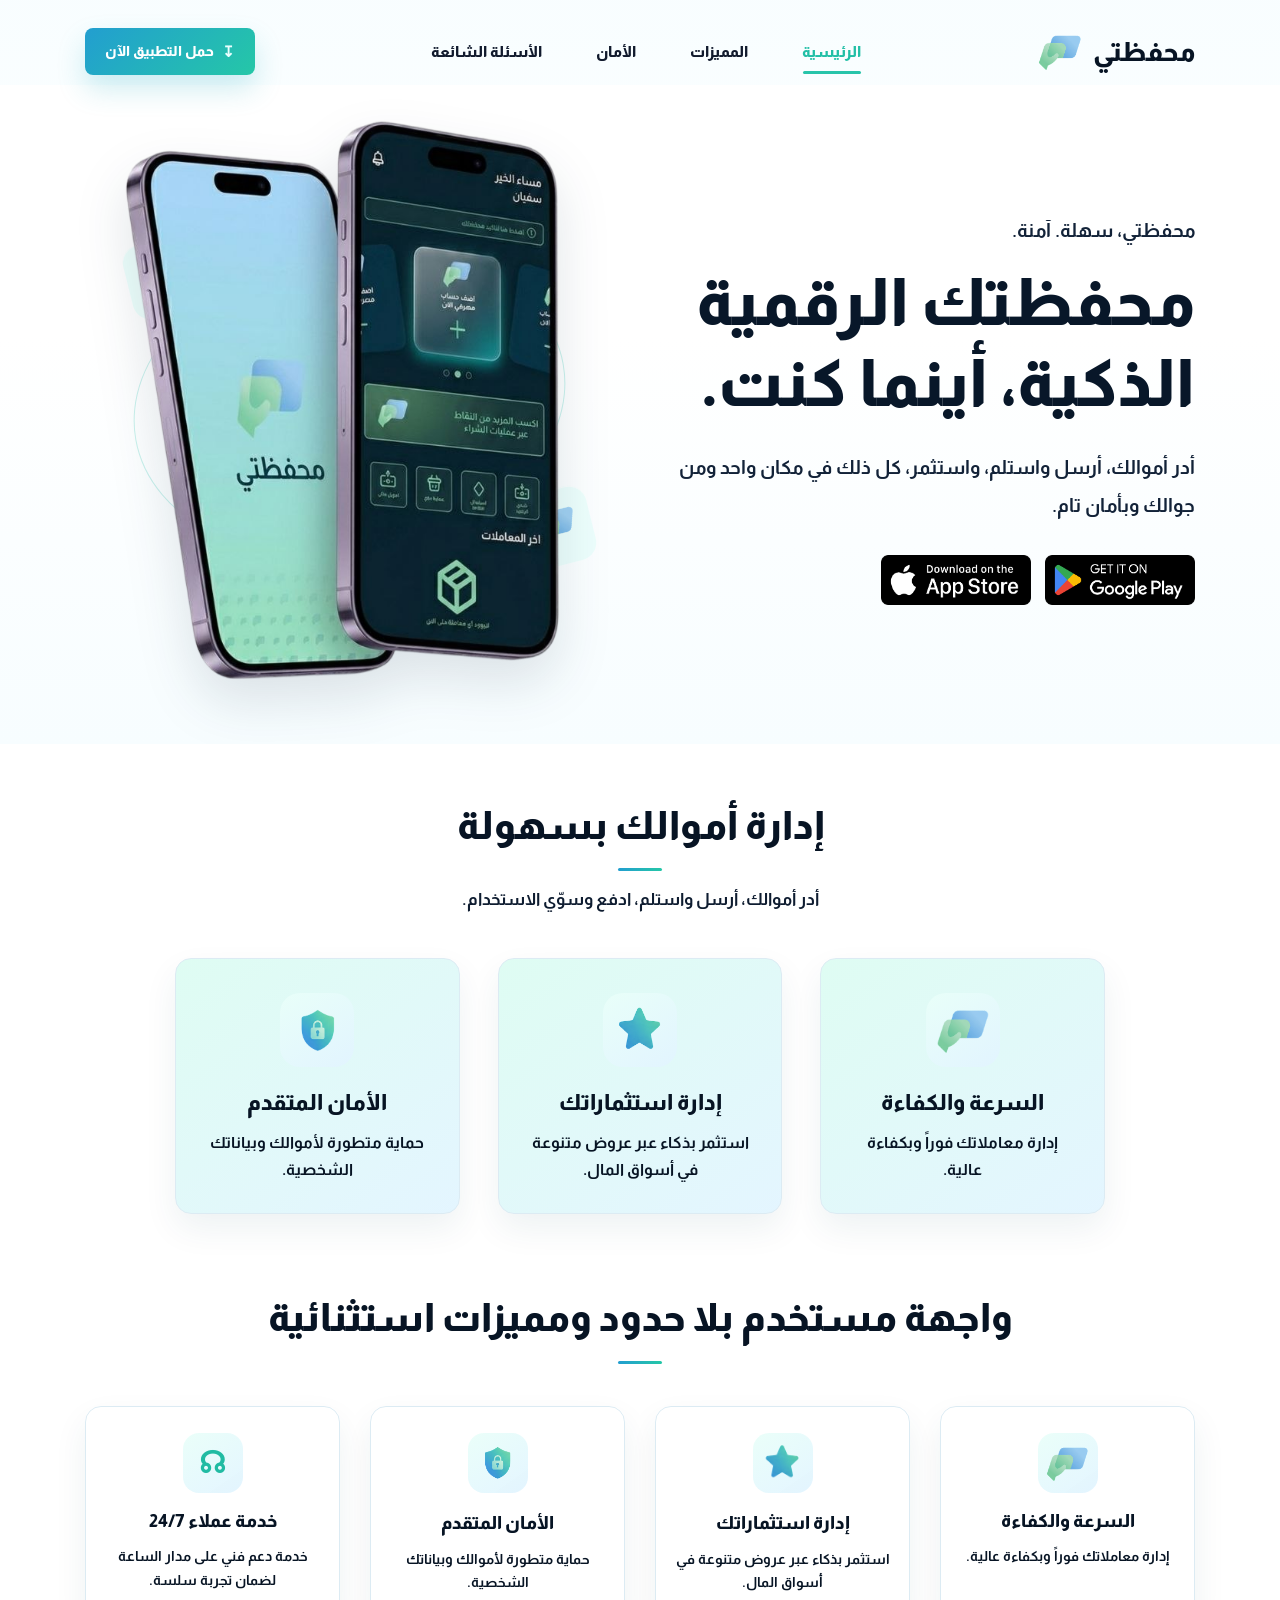
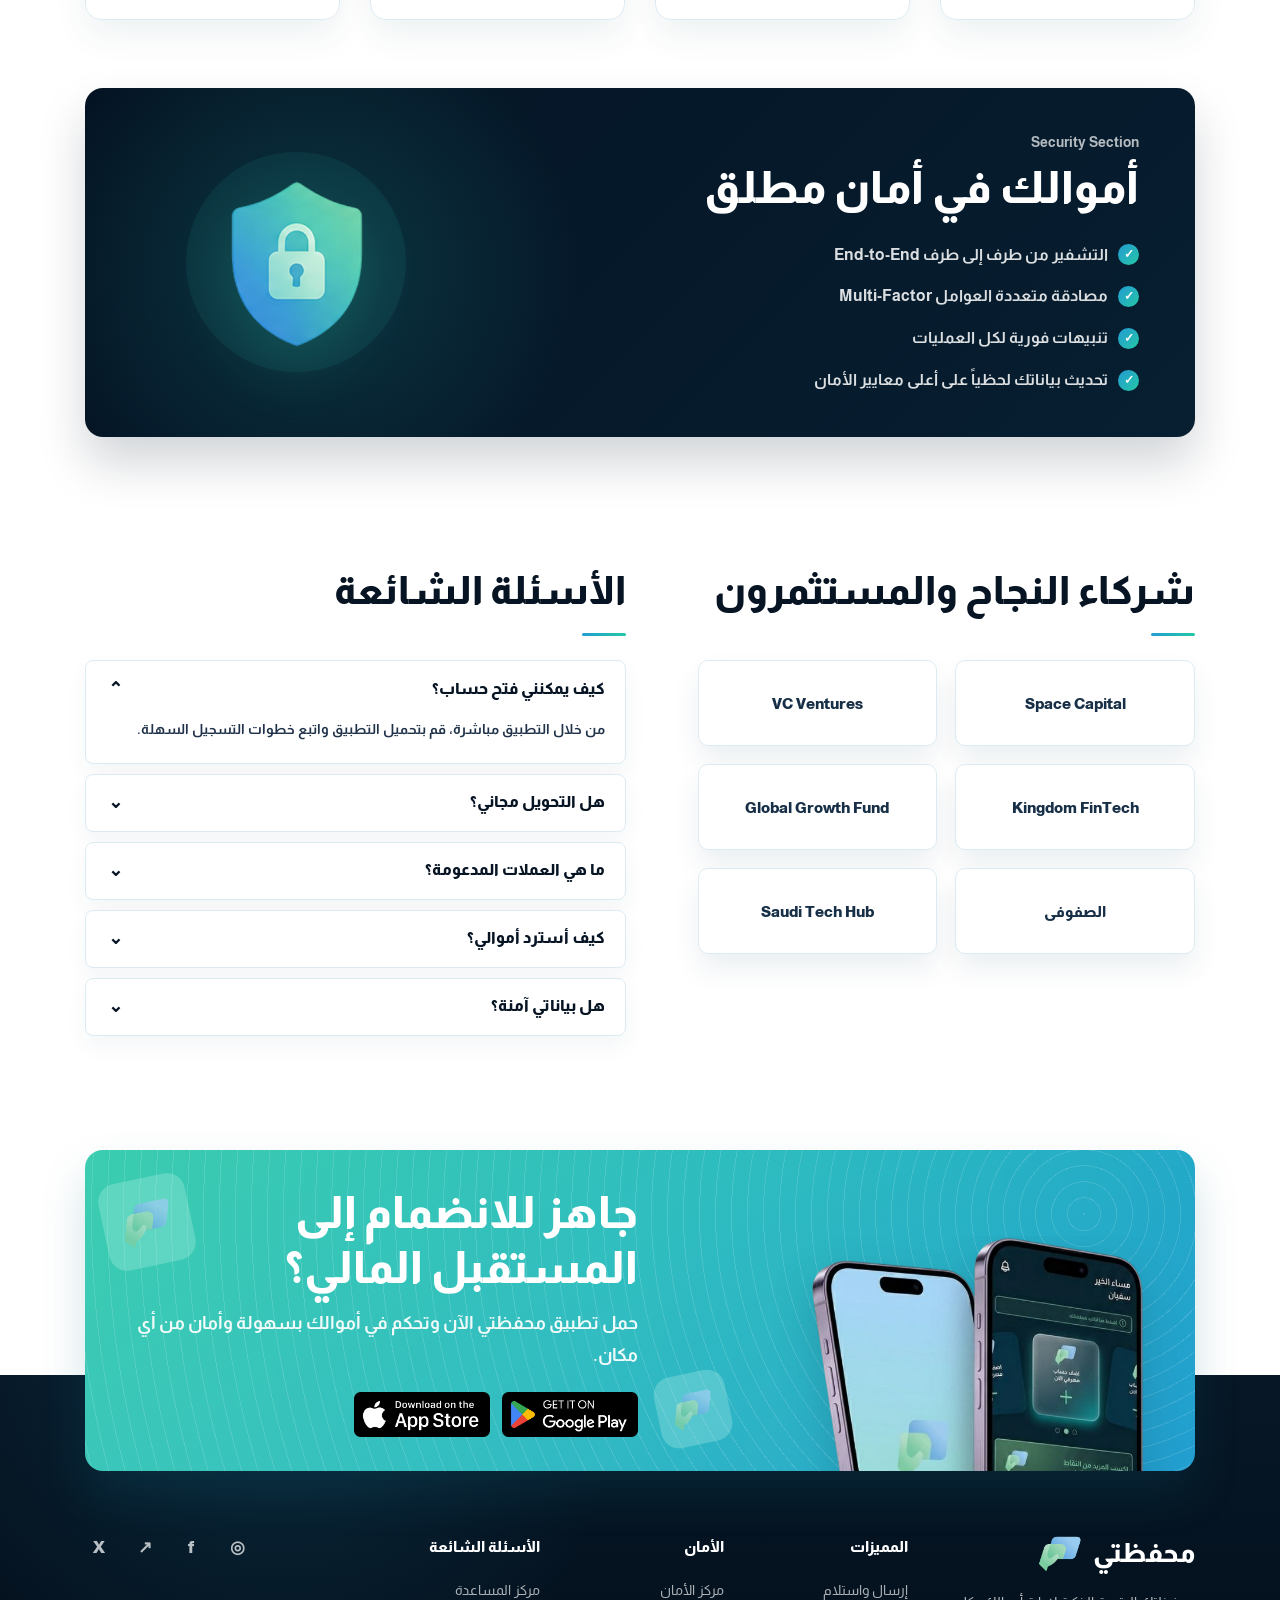
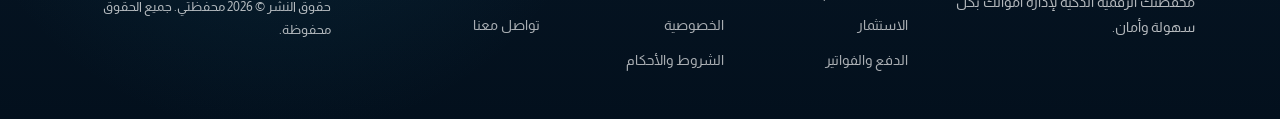
==== index.html @ 28322346 "done, thank god, alhamd llah" ====
<!doctype html>
<html lang="ar" dir="rtl">
  <head>
    <meta charset="UTF-8" />
    <meta name="viewport" content="width=device-width, initial-scale=1.0" />
    <meta
      name="description"
      content="محفظتي تطبيق مالي ذكي لإرسال واستلام الأموال وإدارة الحسابات بأمان."
    />
    <link rel="shortcut icon" href="favicon.ico" type="image/x-icon" />
    <link rel="stylesheet" href="./css/main.css" />
    <title>محفظتي | الصفحة الرئيسية</title>
  </head>
  <body>
    <header class="site-header">
      <nav class="site-nav container" aria-label="التنقل الرئيسي">
        <a class="brand" href="./index.html" aria-label="محفظتي">
          <span>محفظتي</span>
          <img src="./assets/logo.png" alt="" />
        </a>

        <ul class="nav-links">
          <li>
            <a class="active" href="./index.html" aria-current="page"
              >الرئيسية</a
            >
          </li>
          <li><a href="./features.html">المميزات</a></li>
          <li><a href="./security.html">الأمان</a></li>
          <li><a href="./faq.html">الأسئلة الشائعة</a></li>
        </ul>

        <a class="nav-download" href="#download">حمل التطبيق الآن</a>
      </nav>
    </header>

    <main class="home-page">
      <section class="home-hero hero-surface">
        <div class="container hero-grid">
          <div class="hero-copy">
            <p class="hero-kicker">محفظتي، سهلة. آمنة.</p>
            <h1>محفظتك الرقمية الذكية، أينما كنت.</h1>
            <p>
              أدر أموالك، أرسل واستلم، واستثمر، كل ذلك في مكان واحد ومن جوالك
              وبأمان تام.
            </p>
            <div class="store-row" aria-label="روابط تحميل التطبيق">
              <a href="#" aria-label="تحميل من App Store">
                <img
                  src="./assets/appStore.png"
                  alt="Download on the App Store"
                />
              </a>
              <a href="#" aria-label="تحميل من Google Play">
                <img src="./assets/playStore.png" alt="Get it on Google Play" />
              </a>
            </div>
          </div>

          <div class="phone-stage home-phone-stage" aria-hidden="true">
            <span class="brand-float brand-float-one">
              <img src="./assets/logo.png" alt="" />
            </span>
            <span class="brand-float brand-float-two">
              <img src="./assets/logo.png" alt="" />
            </span>
            <img class="phones-img" src="./assets/mobiles.png" alt="" />
          </div>
        </div>
      </section>

      <section class="home-money section-pad">
        <div class="container">
          <div class="section-heading">
            <h2>إدارة أموالك بسهولة</h2>
            <p>أدر أموالك، أرسل واستلم، ادفع وسوّي الاستخدام.</p>
          </div>

          <div class="home-primary-cards">
            <article class="soft-card feature-card">
              <span class="card-icon">
                <img src="./assets/logo.png" alt="" />
              </span>
              <h3>السرعة والكفاءة</h3>
              <p>إدارة معاملاتك فوراً وبكفاءة عالية.</p>
            </article>

            <article class="soft-card feature-card">
              <span class="card-icon">
                <img src="./assets/star.png" alt="" />
              </span>
              <h3>إدارة استثماراتك</h3>
              <p>استثمر بذكاء عبر عروض متنوعة في أسواق المال.</p>
            </article>

            <article class="soft-card feature-card">
              <span class="card-icon">
                <img src="./assets/shield.png" alt="" />
              </span>
              <h3>الأمان المتقدم</h3>
              <p>حماية متطورة لأموالك وبياناتك الشخصية.</p>
            </article>
          </div>
        </div>
      </section>

      <section class="home-experience">
        <div class="container">
          <div class="section-heading">
            <h2>واجهة مستخدم بلا حدود ومميزات استثنائية</h2>
          </div>

          <div class="home-small-grid">
            <article class="soft-card compact-card">
              <span class="card-icon small">
                <img src="./assets/logo.png" alt="" />
              </span>
              <h3>السرعة والكفاءة</h3>
              <p>إدارة معاملاتك فوراً وبكفاءة عالية.</p>
            </article>
            <article class="soft-card compact-card">
              <span class="card-icon small">
                <img src="./assets/star.png" alt="" />
              </span>
              <h3>إدارة استثماراتك</h3>
              <p>استثمر بذكاء عبر عروض متنوعة في أسواق المال.</p>
            </article>
            <article class="soft-card compact-card">
              <span class="card-icon small">
                <img src="./assets/shield.png" alt="" />
              </span>
              <h3>الأمان المتقدم</h3>
              <p>حماية متطورة لأموالك وبياناتك الشخصية.</p>
            </article>
            <article class="soft-card compact-card">
              <span class="card-icon small symbol-icon">☊</span>
              <h3>خدمة عملاء 24/7</h3>
              <p>خدمة دعم فني على مدار الساعة لضمان تجربة سلسة.</p>
            </article>
          </div>
        </div>
      </section>

      <section class="home-security-section">
        <div class="container">
          <div class="dark-security-panel">
            <div class="security-panel-copy">
              <p>Security Section</p>
              <h2>أموالك في أمان مطلق</h2>
              <ul class="checked-list">
                <li>التشفير من طرف إلى طرف End-to-End</li>
                <li>مصادقة متعددة العوامل Multi-Factor</li>
                <li>تنبيهات فورية لكل العمليات</li>
                <li>تحديث بياناتك لحظياً على أعلى معايير الأمان</li>
              </ul>
            </div>
            <div class="security-panel-art" aria-hidden="true">
              <img src="./assets/shield.png" alt="" />
            </div>
          </div>
        </div>
      </section>

      <section class="home-proof section-pad">
        <div class="container proof-grid">
          <div class="partners-block">
            <div class="section-heading right-aligned">
              <h2>شركاء النجاح والمستثمرون</h2>
            </div>
            <div class="partners-grid">
              <span>Space Capital</span>
              <span>VC Ventures</span>
              <span>Kingdom FinTech</span>
              <span>Global Growth Fund</span>
              <span>الصفوفى</span>
              <span>Saudi Tech Hub</span>
            </div>
          </div>

          <div class="home-faq-preview">
            <div class="section-heading right-aligned">
              <h2>الأسئلة الشائعة</h2>
            </div>
            <div class="mini-faq-list">
              <details open>
                <summary>كيف يمكنني فتح حساب؟</summary>
                <p>
                  من خلال التطبيق مباشرة، قم بتحميل التطبيق واتبع خطوات التسجيل
                  السهلة.
                </p>
              </details>
              <details>
                <summary>هل التحويل مجاني؟</summary>
                <p>تظهر الرسوم بوضوح قبل تأكيد أي عملية تحويل.</p>
              </details>
              <details>
                <summary>ما هي العملات المدعومة؟</summary>
                <p>يدعم التطبيق الحسابات والتحويلات المحلية الأساسية.</p>
              </details>
              <details>
                <summary>كيف أسترد أموالي؟</summary>
                <p>يمكنك التواصل مع الدعم لمراجعة العملية ومساعدتك فوراً.</p>
              </details>
              <details>
                <summary>هل بياناتي آمنة؟</summary>
                <p>نستخدم طبقات حماية وتشفير لحماية معلوماتك.</p>
              </details>
            </div>
          </div>
        </div>
      </section>

      <section id="download" class="download-panel">
        <div class="container download-card">
          <div class="download-art" aria-hidden="true">
            <img src="./assets/mobiles.png" alt="" />
          </div>
          <div class="download-copy">
            <h2>جاهز للانضمام إلى المستقبل المالي؟</h2>
            <p>
              حمل تطبيق محفظتي الآن وتحكم في أموالك بسهولة وأمان من أي مكان.
            </p>
            <div class="store-row compact">
              <a href="#" aria-label="تحميل من App Store">
                <img
                  src="./assets/appStore.png"
                  alt="Download on the App Store"
                />
              </a>
              <a href="#" aria-label="تحميل من Google Play">
                <img src="./assets/playStore.png" alt="Get it on Google Play" />
              </a>
            </div>
          </div>
          <span class="download-float download-float-one" aria-hidden="true">
            <img src="./assets/logo.png" alt="" />
          </span>
          <span class="download-float download-float-two" aria-hidden="true">
            <img src="./assets/logo.png" alt="" />
          </span>
        </div>
      </section>
    </main>

    <footer class="site-footer footer-overlap">
      <div class="container footer-grid">
        <div class="footer-brand">
          <a class="brand light" href="./index.html" aria-label="محفظتي">
            <span>محفظتي</span>
            <img src="./assets/logo.png" alt="" />
          </a>
          <p>محفظتك الرقمية الذكية لإدارة أموالك بكل سهولة وأمان.</p>
        </div>

        <div class="footer-column">
          <h3>المميزات</h3>
          <a href="./features.html">إرسال واستلام</a>
          <a href="./features.html">الاستثمار</a>
          <a href="./features.html">الدفع والفواتير</a>
        </div>

        <div class="footer-column">
          <h3>الأمان</h3>
          <a href="./security.html">مركز الأمان</a>
          <a href="./security.html">الخصوصية</a>
          <a href="./security.html">الشروط والأحكام</a>
        </div>

        <div class="footer-column">
          <h3>الأسئلة الشائعة</h3>
          <a href="./faq.html">مركز المساعدة</a>
          <a href="./faq.html">تواصل معنا</a>
        </div>

        <div class="footer-social">
          <div class="social-links" aria-label="حسابات التواصل">
            <a href="#" aria-label="Twitter">X</a>
            <a href="#" aria-label="Telegram">↗</a>
            <a href="#" aria-label="Facebook">f</a>
            <a href="#" aria-label="Instagram">◎</a>
          </div>
          <p>حقوق النشر © 2026 محفظتي. جميع الحقوق محفوظة.</p>
        </div>
      </div>
    </footer>
  </body>
</html>
---- css/main.css ----
@import url("https://fonts.googleapis.com/css2?family=Almarai:wght@300;400;700;800&display=swap");
@import url("./base.css");
@import url("./home.css");
@import url("./features.css");
@import url("./security.css");
@import url("./faq.css");
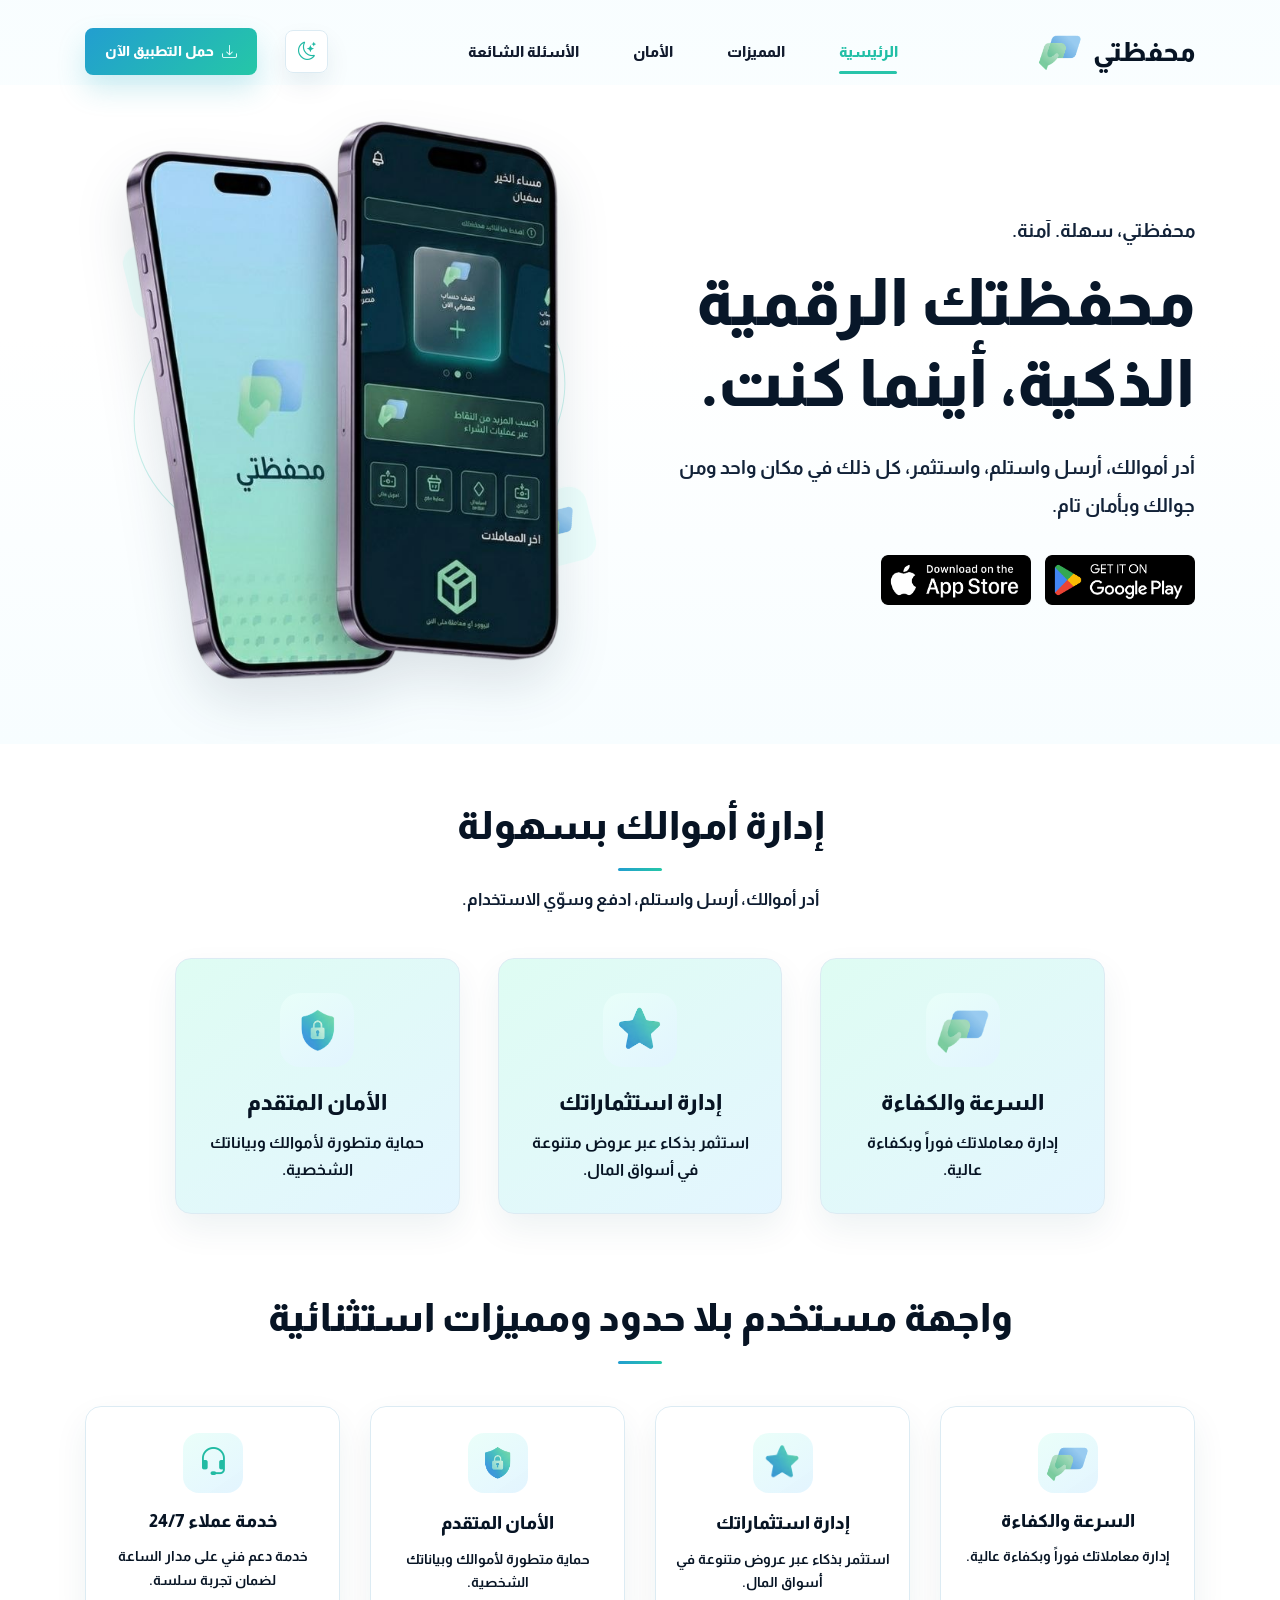
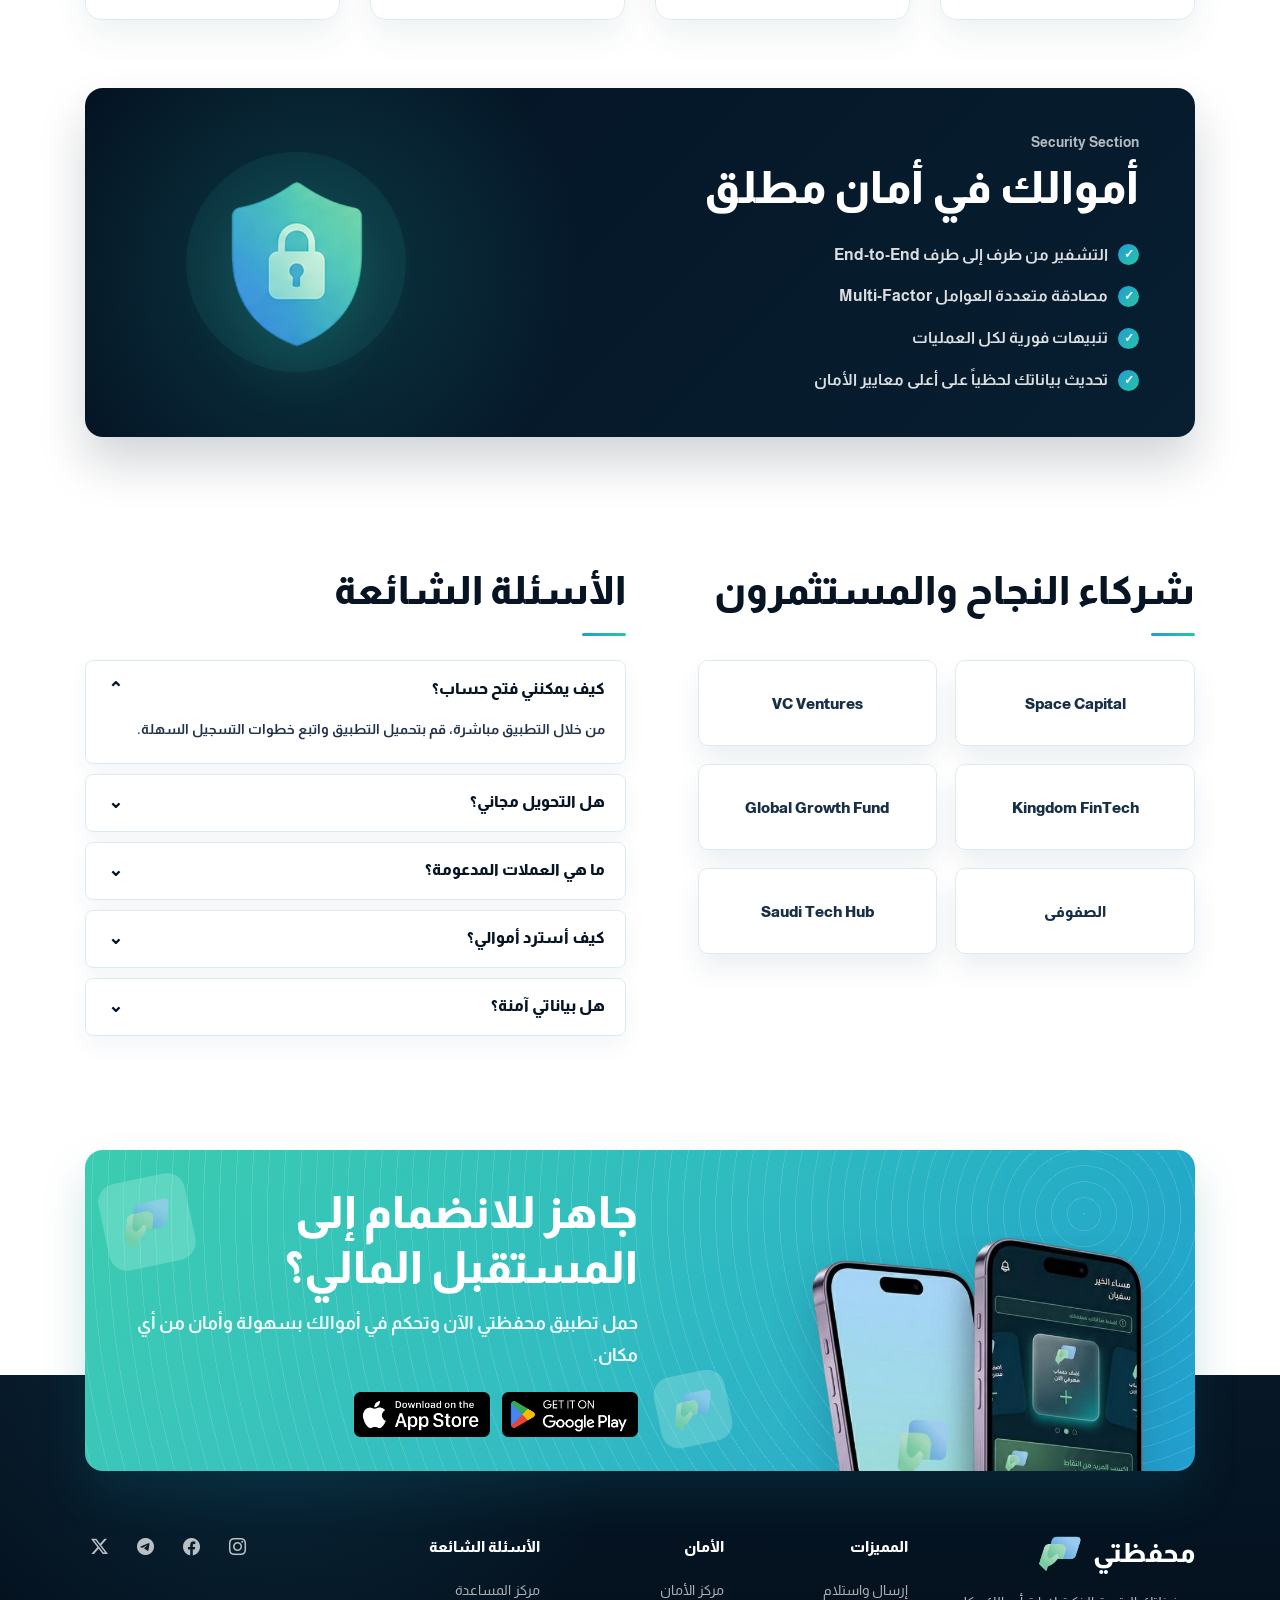
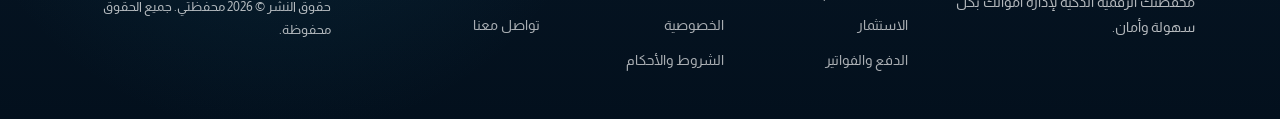
==== commit fa7f0acc: "add dark mode and light | and search futers" ====
--- a/index.html
+++ b/index.html
@@ -8,6 +8,7 @@
       content="محفظتي تطبيق مالي ذكي لإرسال واستلام الأموال وإدارة الحسابات بأمان."
     />
     <link rel="shortcut icon" href="favicon.ico" type="image/x-icon" />
+    <link rel="stylesheet" href="https://cdn.jsdelivr.net/npm/bootstrap-icons@1.11.3/font/bootstrap-icons.css" />
     <link rel="stylesheet" href="./css/main.css" />
     <title>محفظتي | الصفحة الرئيسية</title>
   </head>
@@ -20,17 +21,23 @@
         </a>
 
         <ul class="nav-links">
-          <li>
-            <a class="active" href="./index.html" aria-current="page"
-              >الرئيسية</a
-            >
-          </li>
+          <li><a class="active" href="./index.html" aria-current="page">الرئيسية</a></li>
           <li><a href="./features.html">المميزات</a></li>
           <li><a href="./security.html">الأمان</a></li>
           <li><a href="./faq.html">الأسئلة الشائعة</a></li>
         </ul>
 
-        <a class="nav-download" href="#download">حمل التطبيق الآن</a>
+        <button
+          class="theme-toggle"
+          type="button"
+          data-theme-toggle
+          aria-label="تفعيل الوضع الداكن"
+          aria-pressed="false"
+        >
+          <i class="bi bi-moon-stars" data-theme-icon aria-hidden="true"></i>
+        </button>
+
+        <a class="nav-download" href="#download"><i class="bi bi-download" aria-hidden="true"></i> حمل التطبيق الآن</a>
       </nav>
     </header>
 
@@ -46,10 +53,7 @@
             </p>
             <div class="store-row" aria-label="روابط تحميل التطبيق">
               <a href="#" aria-label="تحميل من App Store">
-                <img
-                  src="./assets/appStore.png"
-                  alt="Download on the App Store"
-                />
+                <img src="./assets/appStore.png" alt="Download on the App Store" />
               </a>
               <a href="#" aria-label="تحميل من Google Play">
                 <img src="./assets/playStore.png" alt="Get it on Google Play" />
@@ -133,7 +137,7 @@
               <p>حماية متطورة لأموالك وبياناتك الشخصية.</p>
             </article>
             <article class="soft-card compact-card">
-              <span class="card-icon small symbol-icon">☊</span>
+              <span class="card-icon small symbol-icon"><i class="bi bi-headset"></i></span>
               <h3>خدمة عملاء 24/7</h3>
               <p>خدمة دعم فني على مدار الساعة لضمان تجربة سلسة.</p>
             </article>
@@ -217,15 +221,10 @@
           </div>
           <div class="download-copy">
             <h2>جاهز للانضمام إلى المستقبل المالي؟</h2>
-            <p>
-              حمل تطبيق محفظتي الآن وتحكم في أموالك بسهولة وأمان من أي مكان.
-            </p>
+            <p>حمل تطبيق محفظتي الآن وتحكم في أموالك بسهولة وأمان من أي مكان.</p>
             <div class="store-row compact">
               <a href="#" aria-label="تحميل من App Store">
-                <img
-                  src="./assets/appStore.png"
-                  alt="Download on the App Store"
-                />
+                <img src="./assets/appStore.png" alt="Download on the App Store" />
               </a>
               <a href="#" aria-label="تحميل من Google Play">
                 <img src="./assets/playStore.png" alt="Get it on Google Play" />
@@ -274,14 +273,15 @@
 
         <div class="footer-social">
           <div class="social-links" aria-label="حسابات التواصل">
-            <a href="#" aria-label="Twitter">X</a>
-            <a href="#" aria-label="Telegram">↗</a>
-            <a href="#" aria-label="Facebook">f</a>
-            <a href="#" aria-label="Instagram">◎</a>
+            <a href="#" aria-label="Twitter"><i class="bi bi-twitter-x"></i></a>
+            <a href="#" aria-label="Telegram"><i class="bi bi-telegram"></i></a>
+            <a href="#" aria-label="Facebook"><i class="bi bi-facebook"></i></a>
+            <a href="#" aria-label="Instagram"><i class="bi bi-instagram"></i></a>
           </div>
           <p>حقوق النشر © 2026 محفظتي. جميع الحقوق محفوظة.</p>
         </div>
       </div>
     </footer>
+    <script src="./js/main.js" defer></script>
   </body>
 </html>
--- a/css/main.css
+++ b/css/main.css
@@ -4,3 +4,4 @@
 @import url("./features.css");
 @import url("./security.css");
 @import url("./faq.css");
+@import url("./theme.css");
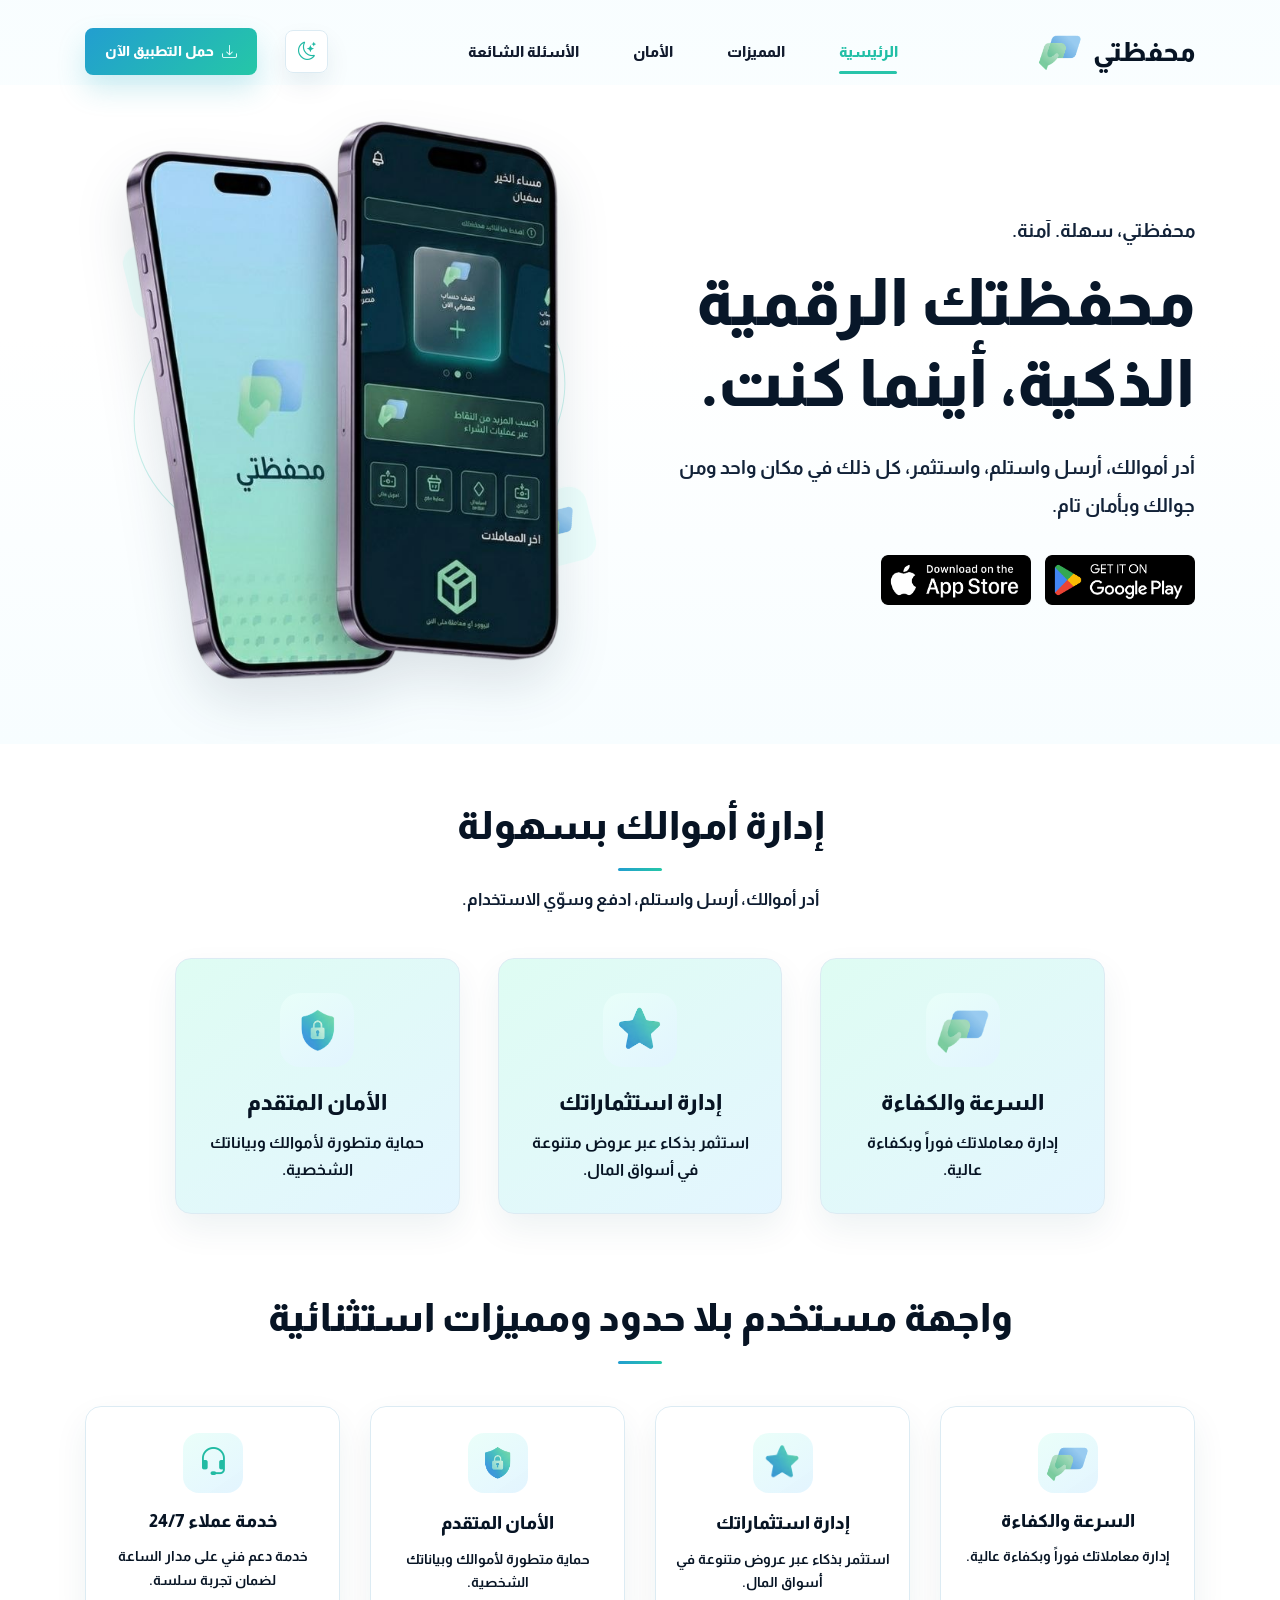
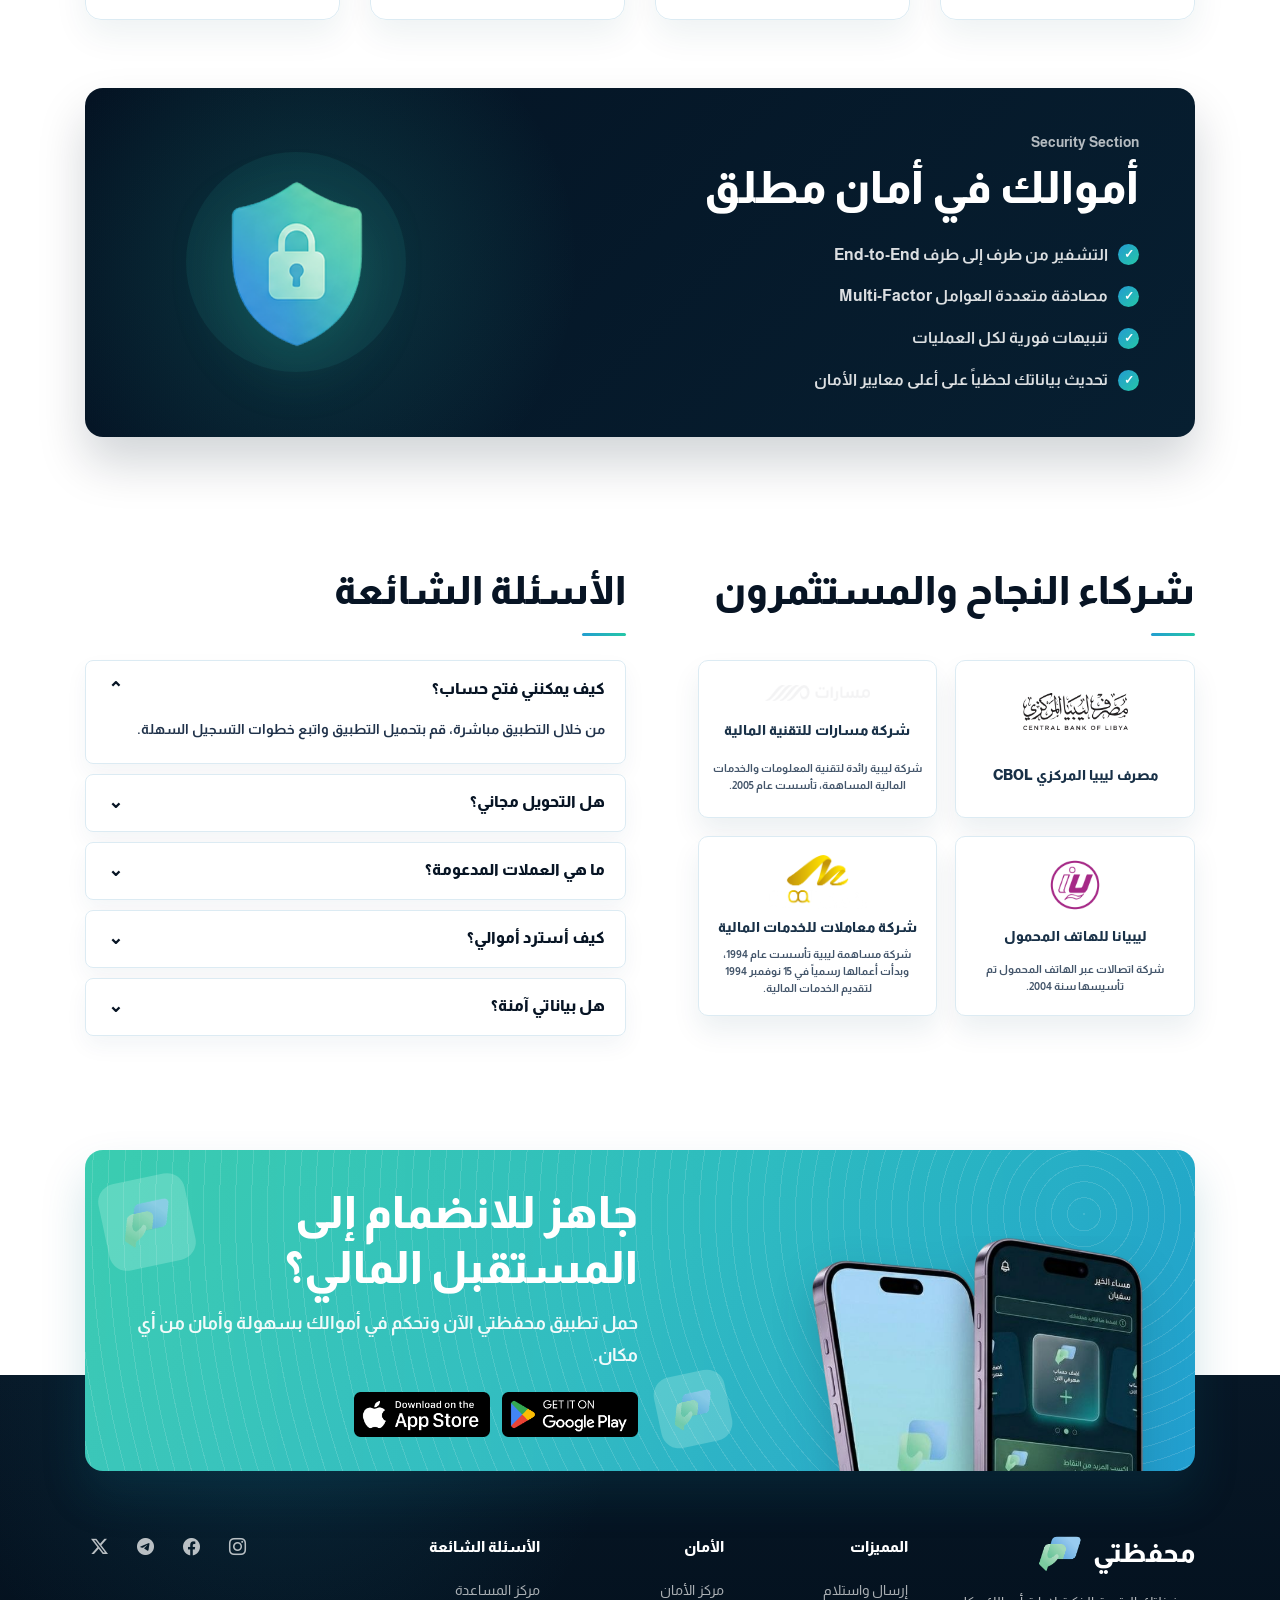
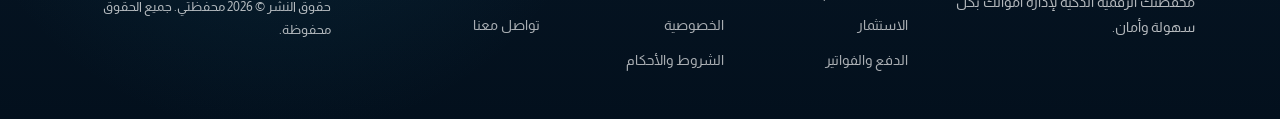
==== commit 0103721c: "add dark mode and light | and search futers" ====
--- a/index.html
+++ b/index.html
@@ -5,10 +5,13 @@
     <meta name="viewport" content="width=device-width, initial-scale=1.0" />
     <meta
       name="description"
-      content="محفظتي تطبيق مالي ذكي لإرسال واستلام الأموال وإدارة الحسابات بأمان."
+      content="محفظتي تطبيق مالي لإرسال واستلام الاموال."
     />
     <link rel="shortcut icon" href="favicon.ico" type="image/x-icon" />
-    <link rel="stylesheet" href="https://cdn.jsdelivr.net/npm/bootstrap-icons@1.11.3/font/bootstrap-icons.css" />
+    <link
+      rel="stylesheet"
+      href="https://cdn.jsdelivr.net/npm/bootstrap-icons@1.11.3/font/bootstrap-icons.css"
+    />
     <link rel="stylesheet" href="./css/main.css" />
     <title>محفظتي | الصفحة الرئيسية</title>
   </head>
@@ -21,7 +24,11 @@
         </a>
 
         <ul class="nav-links">
-          <li><a class="active" href="./index.html" aria-current="page">الرئيسية</a></li>
+          <li>
+            <a class="active" href="./index.html" aria-current="page"
+              >الرئيسية</a
+            >
+          </li>
           <li><a href="./features.html">المميزات</a></li>
           <li><a href="./security.html">الأمان</a></li>
           <li><a href="./faq.html">الأسئلة الشائعة</a></li>
@@ -31,13 +38,14 @@
           class="theme-toggle"
           type="button"
           data-theme-toggle
-          aria-label="تفعيل الوضع الداكن"
           aria-pressed="false"
         >
           <i class="bi bi-moon-stars" data-theme-icon aria-hidden="true"></i>
         </button>
 
-        <a class="nav-download" href="#download"><i class="bi bi-download" aria-hidden="true"></i> حمل التطبيق الآن</a>
+        <a class="nav-download" href="#download"
+          ><i class="bi bi-download" aria-hidden="true"></i> حمل التطبيق الآن</a
+        >
       </nav>
     </header>
 
@@ -53,7 +61,10 @@
             </p>
             <div class="store-row" aria-label="روابط تحميل التطبيق">
               <a href="#" aria-label="تحميل من App Store">
-                <img src="./assets/appStore.png" alt="Download on the App Store" />
+                <img
+                  src="./assets/appStore.png"
+                  alt="Download on the App Store"
+                />
               </a>
               <a href="#" aria-label="تحميل من Google Play">
                 <img src="./assets/playStore.png" alt="Get it on Google Play" />
@@ -137,7 +148,9 @@
               <p>حماية متطورة لأموالك وبياناتك الشخصية.</p>
             </article>
             <article class="soft-card compact-card">
-              <span class="card-icon small symbol-icon"><i class="bi bi-headset"></i></span>
+              <span class="card-icon small symbol-icon"
+                ><i class="bi bi-headset"></i
+              ></span>
               <h3>خدمة عملاء 24/7</h3>
               <p>خدمة دعم فني على مدار الساعة لضمان تجربة سلسة.</p>
             </article>
@@ -172,12 +185,34 @@
               <h2>شركاء النجاح والمستثمرون</h2>
             </div>
             <div class="partners-grid">
-              <span>Space Capital</span>
-              <span>VC Ventures</span>
-              <span>Kingdom FinTech</span>
-              <span>Global Growth Fund</span>
-              <span>الصفوفى</span>
-              <span>Saudi Tech Hub</span>
+              <article class="partner-card">
+                <img src="./assets/CBOL.png" alt="مصرف ليبيا المركزي CBOL" />
+                <h3>مصرف ليبيا المركزي CBOL</h3>
+              </article>
+
+              <article class="partner-card">
+                <img src="./assets/masarat.png" alt="شركة مسارات للتقنية المالية" />
+                <h3>شركة مسارات للتقنية المالية</h3>
+                <p>
+                  شركة ليبية رائدة لتقنية المعلومات والخدمات المالية المساهمة،
+                  تأسست عام 2005.
+                </p>
+              </article>
+
+              <article class="partner-card">
+                <img src="./assets/libyana.png" alt="ليبيانا للهاتف المحمول" />
+                <h3>ليبيانا للهاتف المحمول</h3>
+                <p>شركة اتصالات عبر الهاتف المحمول تم تأسيسها سنة 2004.</p>
+              </article>
+
+              <article class="partner-card">
+                <img src="./assets/moamalat.png" alt="شركة معاملات للخدمات المالية" />
+                <h3>شركة معاملات للخدمات المالية</h3>
+                <p>
+                  شركة مساهمة ليبية تأسست عام 1994، وبدأت أعمالها رسمياً في
+                  15 نوفمبر 1994 لتقديم الخدمات المالية.
+                </p>
+              </article>
             </div>
           </div>
 
@@ -221,10 +256,15 @@
           </div>
           <div class="download-copy">
             <h2>جاهز للانضمام إلى المستقبل المالي؟</h2>
-            <p>حمل تطبيق محفظتي الآن وتحكم في أموالك بسهولة وأمان من أي مكان.</p>
+            <p>
+              حمل تطبيق محفظتي الآن وتحكم في أموالك بسهولة وأمان من أي مكان.
+            </p>
             <div class="store-row compact">
               <a href="#" aria-label="تحميل من App Store">
-                <img src="./assets/appStore.png" alt="Download on the App Store" />
+                <img
+                  src="./assets/appStore.png"
+                  alt="Download on the App Store"
+                />
               </a>
               <a href="#" aria-label="تحميل من Google Play">
                 <img src="./assets/playStore.png" alt="Get it on Google Play" />
@@ -276,7 +316,9 @@
             <a href="#" aria-label="Twitter"><i class="bi bi-twitter-x"></i></a>
             <a href="#" aria-label="Telegram"><i class="bi bi-telegram"></i></a>
             <a href="#" aria-label="Facebook"><i class="bi bi-facebook"></i></a>
-            <a href="#" aria-label="Instagram"><i class="bi bi-instagram"></i></a>
+            <a href="#" aria-label="Instagram"
+              ><i class="bi bi-instagram"></i
+            ></a>
           </div>
           <p>حقوق النشر © 2026 محفظتي. جميع الحقوق محفوظة.</p>
         </div>
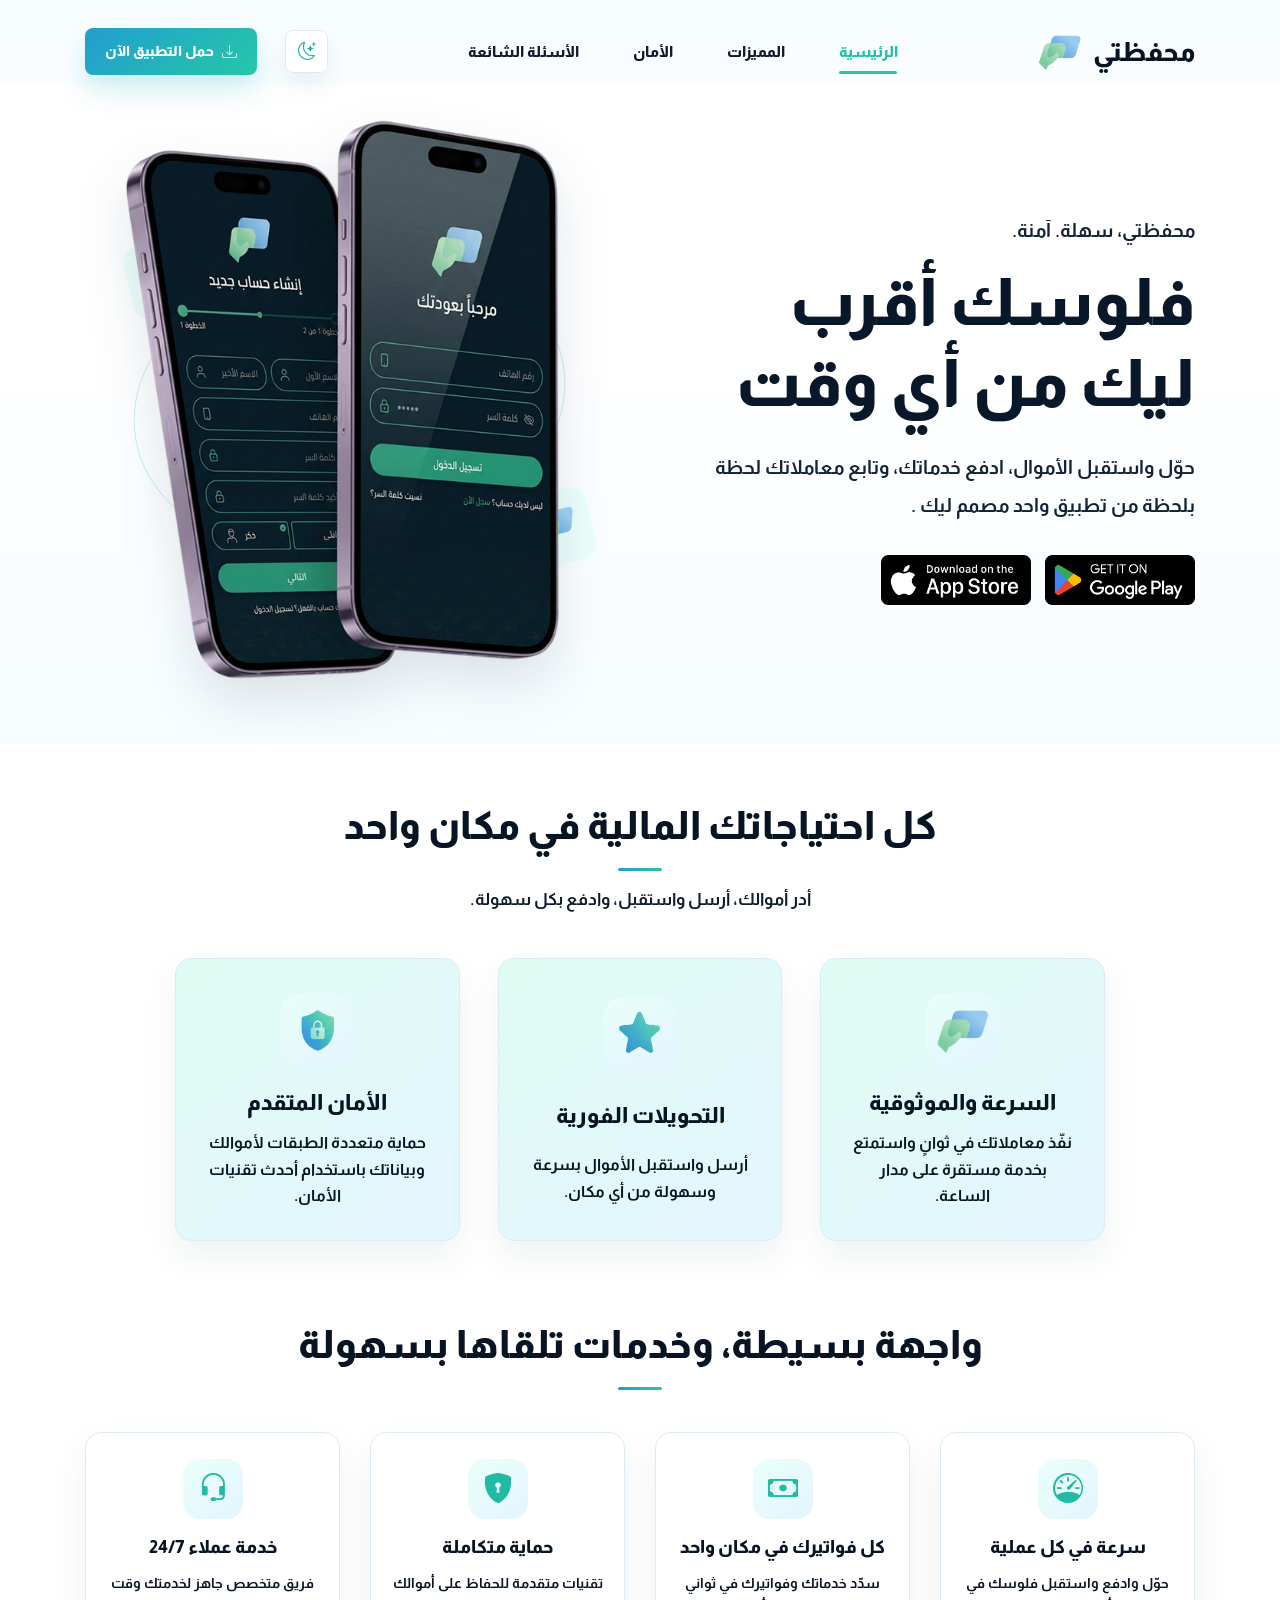
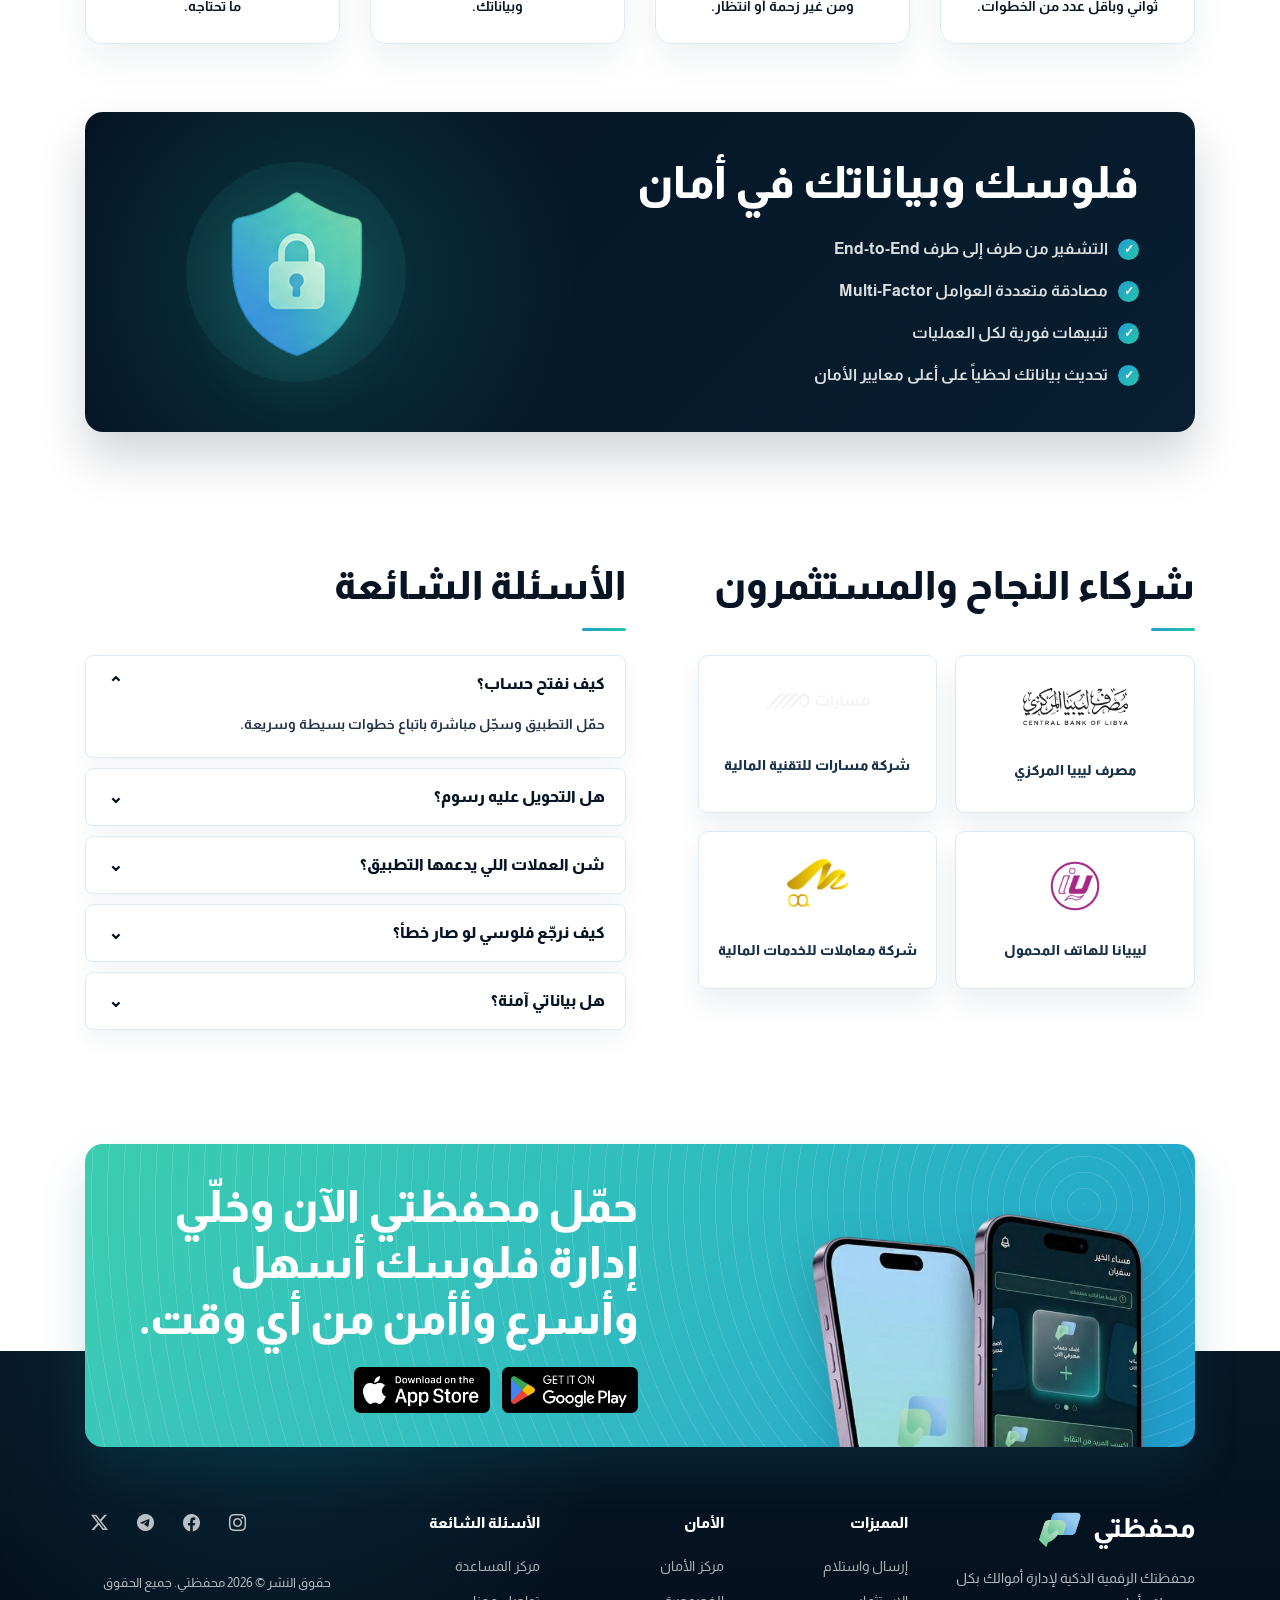
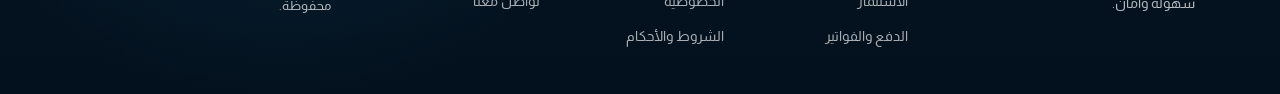
==== commit 29bfea37: "Alhamdulillah - project completed" ====
--- a/index.html
+++ b/index.html
@@ -54,19 +54,22 @@
         <div class="container hero-grid">
           <div class="hero-copy">
             <p class="hero-kicker">محفظتي، سهلة. آمنة.</p>
-            <h1>محفظتك الرقمية الذكية، أينما كنت.</h1>
+            <h1>فلوسك أقرب ليك من أي وقت</h1>
             <p>
-              أدر أموالك، أرسل واستلم، واستثمر، كل ذلك في مكان واحد ومن جوالك
-              وبأمان تام.
+              حوّل واستقبل الأموال، ادفع خدماتك، وتابع معاملاتك لحظة بلحظة من
+              تطبيق واحد مصمم ليك .
             </p>
             <div class="store-row" aria-label="روابط تحميل التطبيق">
-              <a href="#" aria-label="تحميل من App Store">
+              <a href="https://apps.apple.com/" aria-label="تحميل من App Store">
                 <img
                   src="./assets/appStore.png"
                   alt="Download on the App Store"
                 />
               </a>
-              <a href="#" aria-label="تحميل من Google Play">
+              <a
+                href="https://play.google.com/"
+                aria-label="تحميل من Google Play"
+              >
                 <img src="./assets/playStore.png" alt="Get it on Google Play" />
               </a>
             </div>
@@ -79,7 +82,7 @@
             <span class="brand-float brand-float-two">
               <img src="./assets/logo.png" alt="" />
             </span>
-            <img class="phones-img" src="./assets/mobiles.png" alt="" />
+            <img class="phones-img" src="./assets/mobiles 6.png" alt="" />
           </div>
         </div>
       </section>
@@ -87,8 +90,8 @@
       <section class="home-money section-pad">
         <div class="container">
           <div class="section-heading">
-            <h2>إدارة أموالك بسهولة</h2>
-            <p>أدر أموالك، أرسل واستلم، ادفع وسوّي الاستخدام.</p>
+            <h2>كل احتياجاتك المالية في مكان واحد</h2>
+            <p>أدر أموالك، أرسل واستقبل، وادفع بكل سهولة.</p>
           </div>
 
           <div class="home-primary-cards">
@@ -96,16 +99,18 @@
               <span class="card-icon">
                 <img src="./assets/logo.png" alt="" />
               </span>
-              <h3>السرعة والكفاءة</h3>
-              <p>إدارة معاملاتك فوراً وبكفاءة عالية.</p>
+              <h3>السرعة والموثوقية</h3>
+              <p>
+                نفّذ معاملاتك في ثوانٍ واستمتع بخدمة مستقرة على مدار الساعة.
+              </p>
             </article>
 
             <article class="soft-card feature-card">
               <span class="card-icon">
                 <img src="./assets/star.png" alt="" />
               </span>
-              <h3>إدارة استثماراتك</h3>
-              <p>استثمر بذكاء عبر عروض متنوعة في أسواق المال.</p>
+              <h3>التحويلات الفورية</h3>
+              <p>أرسل واستقبل الأموال بسرعة وسهولة من أي مكان.</p>
             </article>
 
             <article class="soft-card feature-card">
@@ -113,7 +118,10 @@
                 <img src="./assets/shield.png" alt="" />
               </span>
               <h3>الأمان المتقدم</h3>
-              <p>حماية متطورة لأموالك وبياناتك الشخصية.</p>
+              <p>
+                حماية متعددة الطبقات لأموالك وبياناتك باستخدام أحدث تقنيات
+                الأمان.
+              </p>
             </article>
           </div>
         </div>
@@ -122,37 +130,37 @@
       <section class="home-experience">
         <div class="container">
           <div class="section-heading">
-            <h2>واجهة مستخدم بلا حدود ومميزات استثنائية</h2>
+            <h2>واجهة بسيطة، وخدمات تلقاها بسهولة</h2>
           </div>
 
           <div class="home-small-grid">
             <article class="soft-card compact-card">
-              <span class="card-icon small">
-                <img src="./assets/logo.png" alt="" />
-              </span>
-              <h3>السرعة والكفاءة</h3>
-              <p>إدارة معاملاتك فوراً وبكفاءة عالية.</p>
+              <span class="card-icon small symbol-icon">
+                <i class="bi bi-speedometer"></i>
+              </span>
+              <h3>سرعة في كل عملية</h3>
+              <p>حوّل وادفع واستقبل فلوسك في ثواني وبأقل عدد من الخطوات.</p>
             </article>
             <article class="soft-card compact-card">
-              <span class="card-icon small">
-                <img src="./assets/star.png" alt="" />
-              </span>
-              <h3>إدارة استثماراتك</h3>
-              <p>استثمر بذكاء عبر عروض متنوعة في أسواق المال.</p>
+              <span class="card-icon small symbol-icon"
+                ><i class="bi bi-cash"></i
+              ></span>
+              <h3>كل فواتيرك في مكان واحد</h3>
+              <p>سدّد خدماتك وفواتيرك في ثواني ومن غير زحمة أو انتظار.</p>
             </article>
             <article class="soft-card compact-card">
-              <span class="card-icon small">
-                <img src="./assets/shield.png" alt="" />
-              </span>
-              <h3>الأمان المتقدم</h3>
-              <p>حماية متطورة لأموالك وبياناتك الشخصية.</p>
+              <span class="card-icon small symbol-icon">
+                <i class="bi bi-shield-lock-fill"></i>
+              </span>
+              <h3>حماية متكاملة</h3>
+              <p>تقنيات متقدمة للحفاظ على أموالك وبياناتك.</p>
             </article>
             <article class="soft-card compact-card">
               <span class="card-icon small symbol-icon"
                 ><i class="bi bi-headset"></i
               ></span>
               <h3>خدمة عملاء 24/7</h3>
-              <p>خدمة دعم فني على مدار الساعة لضمان تجربة سلسة.</p>
+              <p>فريق متخصص جاهز لخدمتك وقت ما تحتاجه.</p>
             </article>
           </div>
         </div>
@@ -162,8 +170,7 @@
         <div class="container">
           <div class="dark-security-panel">
             <div class="security-panel-copy">
-              <p>Security Section</p>
-              <h2>أموالك في أمان مطلق</h2>
+              <h2>فلوسك وبياناتك في أمان</h2>
               <ul class="checked-list">
                 <li>التشفير من طرف إلى طرف End-to-End</li>
                 <li>مصادقة متعددة العوامل Multi-Factor</li>
@@ -187,31 +194,28 @@
             <div class="partners-grid">
               <article class="partner-card">
                 <img src="./assets/CBOL.png" alt="مصرف ليبيا المركزي CBOL" />
-                <h3>مصرف ليبيا المركزي CBOL</h3>
+                <h3>مصرف ليبيا المركزي</h3>
               </article>
 
               <article class="partner-card">
-                <img src="./assets/masarat.png" alt="شركة مسارات للتقنية المالية" />
+                <img
+                  src="./assets/masarat.png"
+                  alt="شركة مسارات للتقنية المالية"
+                />
                 <h3>شركة مسارات للتقنية المالية</h3>
-                <p>
-                  شركة ليبية رائدة لتقنية المعلومات والخدمات المالية المساهمة،
-                  تأسست عام 2005.
-                </p>
               </article>
 
               <article class="partner-card">
                 <img src="./assets/libyana.png" alt="ليبيانا للهاتف المحمول" />
                 <h3>ليبيانا للهاتف المحمول</h3>
-                <p>شركة اتصالات عبر الهاتف المحمول تم تأسيسها سنة 2004.</p>
               </article>
 
               <article class="partner-card">
-                <img src="./assets/moamalat.png" alt="شركة معاملات للخدمات المالية" />
+                <img
+                  src="./assets/moamalat.png"
+                  alt="شركة معاملات للخدمات المالية"
+                />
                 <h3>شركة معاملات للخدمات المالية</h3>
-                <p>
-                  شركة مساهمة ليبية تأسست عام 1994، وبدأت أعمالها رسمياً في
-                  15 نوفمبر 1994 لتقديم الخدمات المالية.
-                </p>
               </article>
             </div>
           </div>
@@ -222,27 +226,31 @@
             </div>
             <div class="mini-faq-list">
               <details open>
-                <summary>كيف يمكنني فتح حساب؟</summary>
-                <p>
-                  من خلال التطبيق مباشرة، قم بتحميل التطبيق واتبع خطوات التسجيل
-                  السهلة.
-                </p>
-              </details>
+                <summary>كيف نفتح حساب؟</summary>
+                <p>حمّل التطبيق وسجّل مباشرة باتباع خطوات بسيطة وسريعة.</p>
+              </details>
+
               <details>
-                <summary>هل التحويل مجاني؟</summary>
-                <p>تظهر الرسوم بوضوح قبل تأكيد أي عملية تحويل.</p>
-              </details>
+                <summary>هل التحويل عليه رسوم؟</summary>
+                <p>أي رسوم (إن وجدت) تظهر لك بوضوح قبل تأكيد العملية.</p>
+              </details>
+
               <details>
-                <summary>ما هي العملات المدعومة؟</summary>
-                <p>يدعم التطبيق الحسابات والتحويلات المحلية الأساسية.</p>
-              </details>
+                <summary>شن العملات اللي يدعمها التطبيق؟</summary>
+                <p>يدعم الحسابات والتحويلات المحلية داخل ليبيا.</p>
+              </details>
+
               <details>
-                <summary>كيف أسترد أموالي؟</summary>
-                <p>يمكنك التواصل مع الدعم لمراجعة العملية ومساعدتك فوراً.</p>
-              </details>
+                <summary>كيف نرجّع فلوسي لو صار خطأ؟</summary>
+                <p>تقدر تتواصل مع الدعم، ونراجع العملية ونساعدك بأسرع وقت.</p>
+              </details>
+
               <details>
                 <summary>هل بياناتي آمنة؟</summary>
-                <p>نستخدم طبقات حماية وتشفير لحماية معلوماتك.</p>
+                <p>
+                  نعم، نستخدم تقنيات حماية وتشفير متقدمة باش نحافظوا على
+                  بياناتك.
+                </p>
               </details>
             </div>
           </div>
@@ -255,28 +263,24 @@
             <img src="./assets/mobiles.png" alt="" />
           </div>
           <div class="download-copy">
-            <h2>جاهز للانضمام إلى المستقبل المالي؟</h2>
-            <p>
-              حمل تطبيق محفظتي الآن وتحكم في أموالك بسهولة وأمان من أي مكان.
-            </p>
+            <h2>
+              حمّل محفظتي الآن وخلّي إدارة فلوسك أسهل وأسرع وأأمن من أي وقت.
+            </h2>
             <div class="store-row compact">
-              <a href="#" aria-label="تحميل من App Store">
+              <a href="https://apps.apple.com/" aria-label="تحميل من App Store">
                 <img
                   src="./assets/appStore.png"
                   alt="Download on the App Store"
                 />
               </a>
-              <a href="#" aria-label="تحميل من Google Play">
+              <a
+                href="https://play.google.com/"
+                aria-label="تحميل من Google Play"
+              >
                 <img src="./assets/playStore.png" alt="Get it on Google Play" />
               </a>
             </div>
           </div>
-          <span class="download-float download-float-one" aria-hidden="true">
-            <img src="./assets/logo.png" alt="" />
-          </span>
-          <span class="download-float download-float-two" aria-hidden="true">
-            <img src="./assets/logo.png" alt="" />
-          </span>
         </div>
       </section>
     </main>
